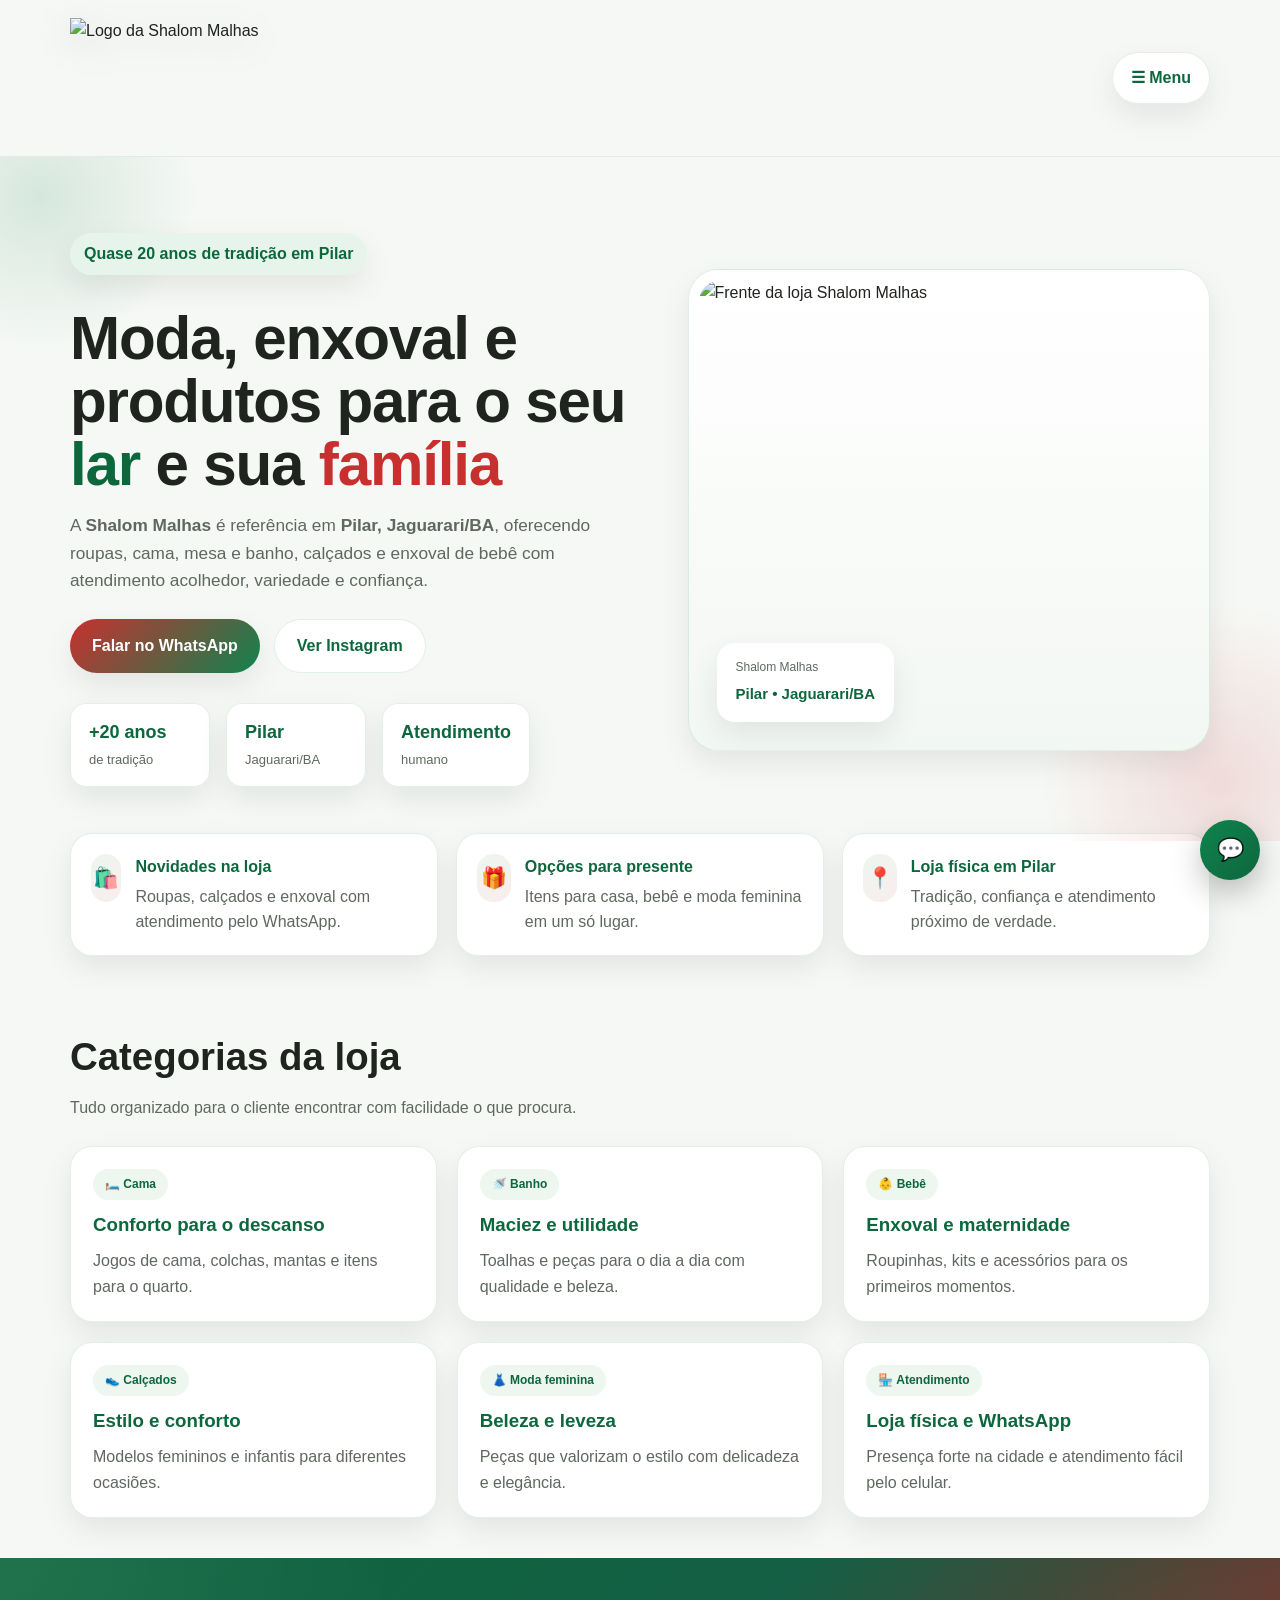
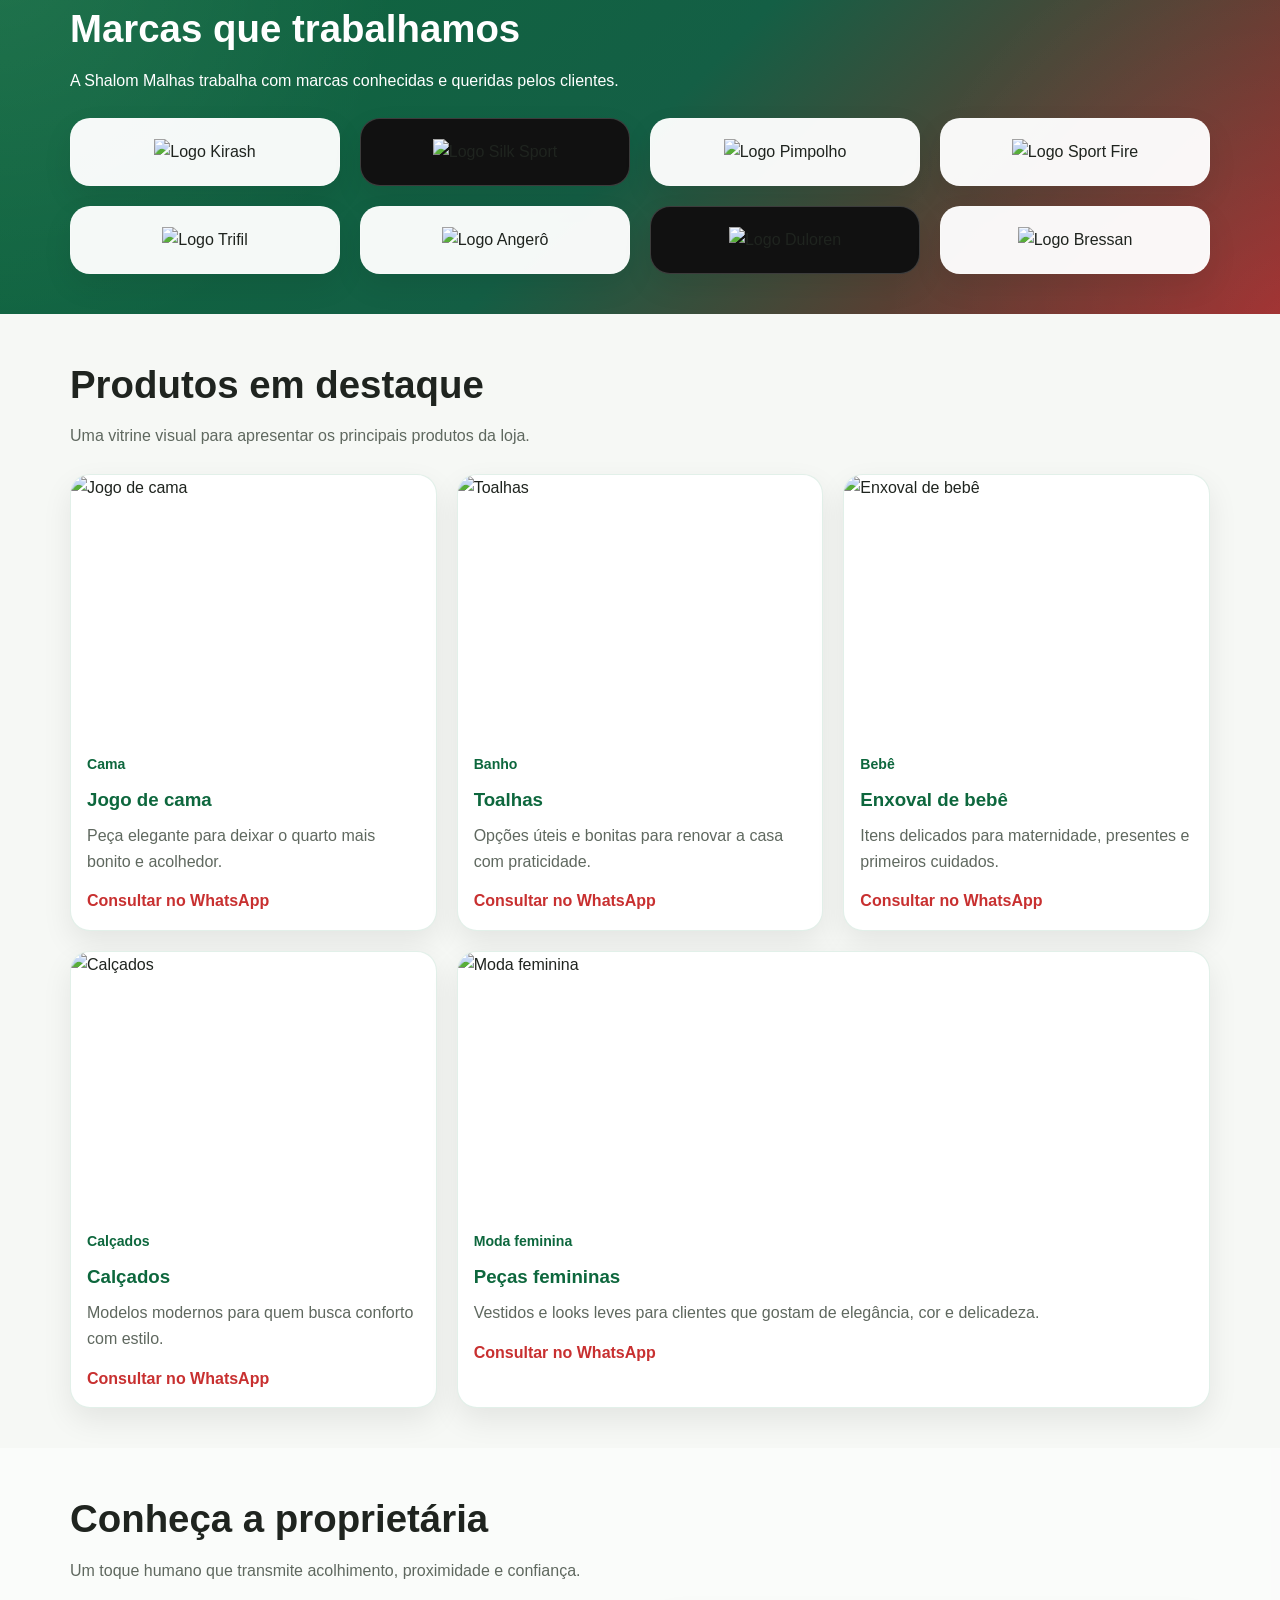
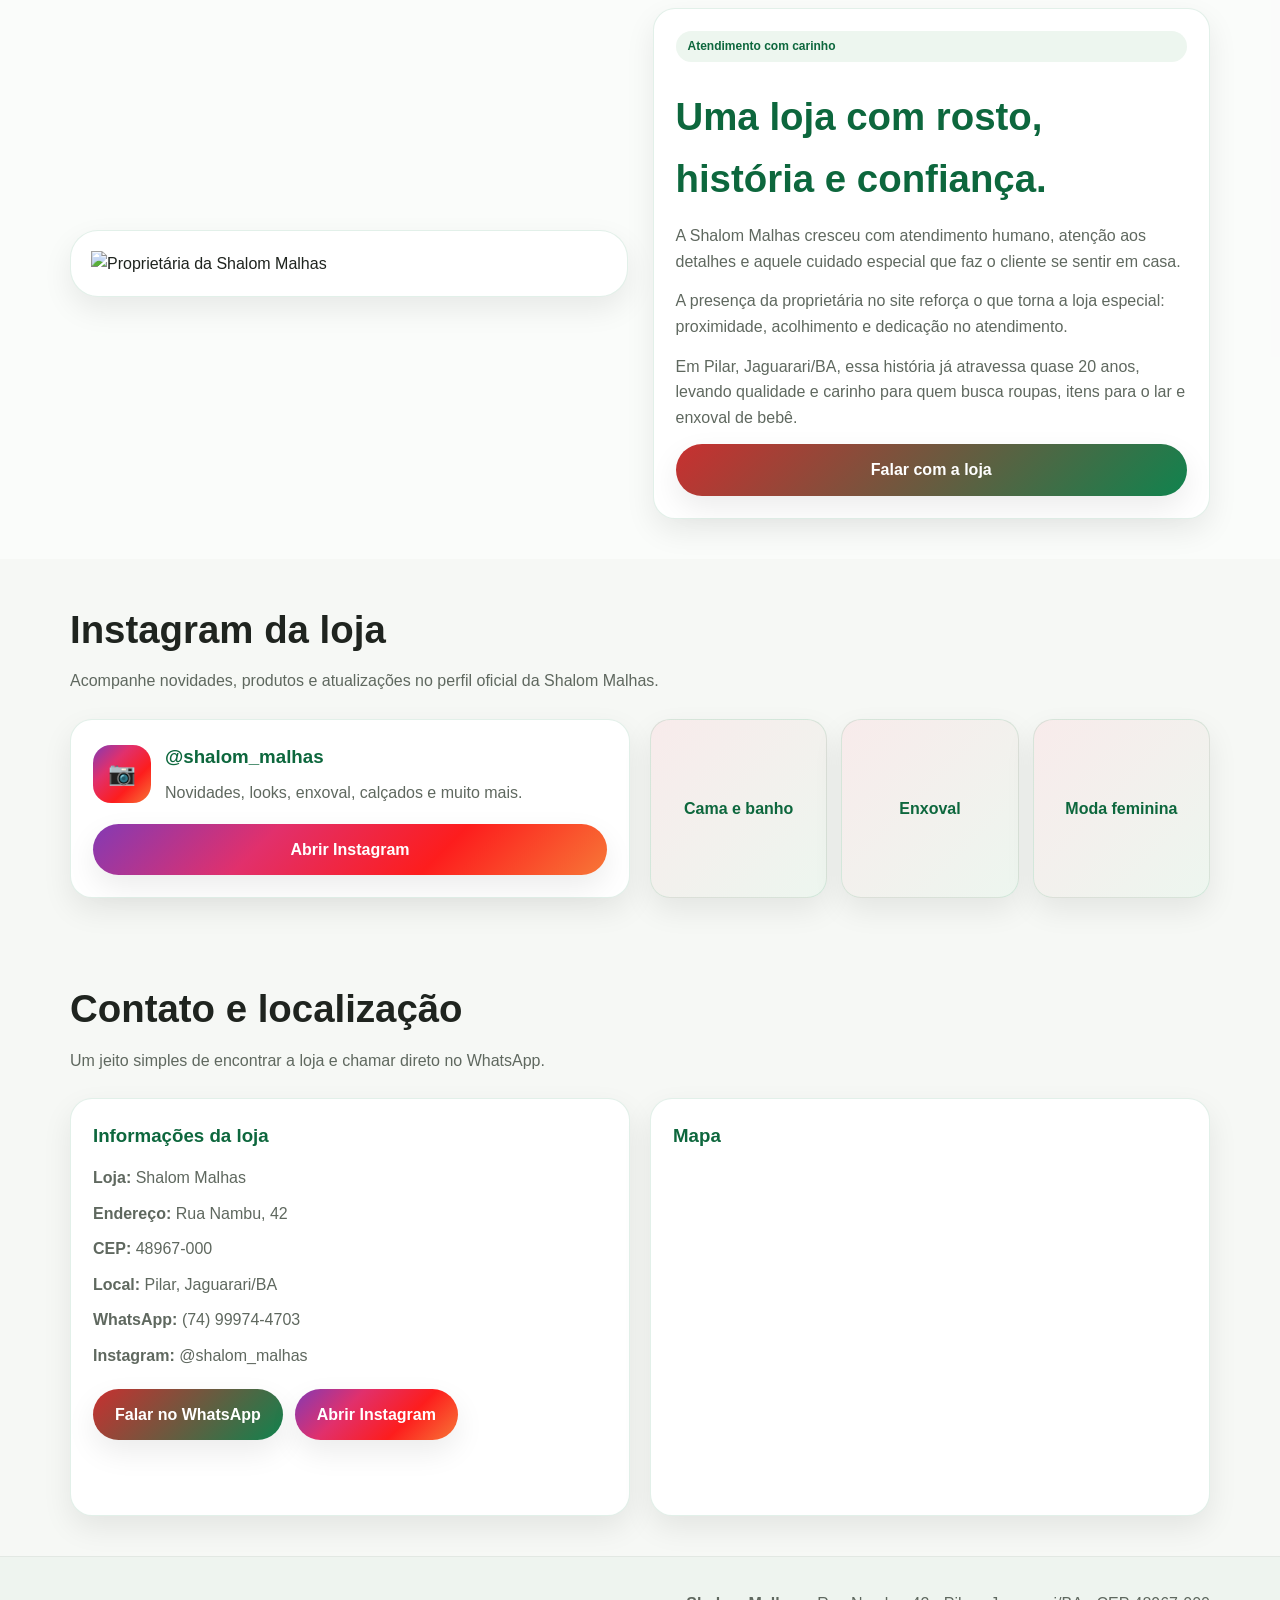
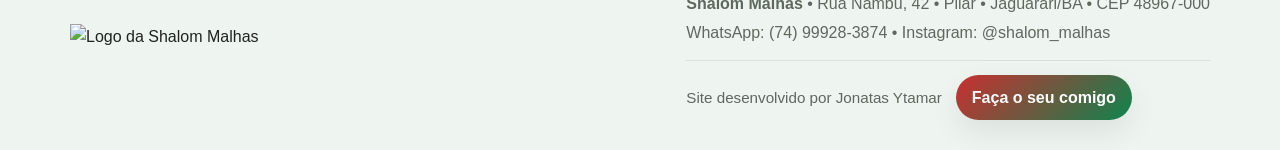
==== index.html @ 5d05e3b4 "Add files via upload" ====
<!DOCTYPE html>
<html lang="pt-BR">
  <head>
    <meta charset="UTF-8" />
    <meta name="viewport" content="width=device-width, initial-scale=1.0" />
    <title>Shalom Malhas | Pilar - Jaguarari/BA</title>
    <meta
      name="description"
      content="Shalom Malhas em Pilar, Jaguarari/BA. Roupas, cama, mesa e banho, calçados e enxoval de bebê com quase 20 anos de tradição."
    />
    <link rel="icon" href="imagens/logo_favicon.png" />
    <link rel="stylesheet" href="style.css" />
  </head>

  <body>
    <header class="topo">
      <div class="container nav">
        <a href="#inicio" class="marca-site">
          <img
            src="imagens/logo_horizontal.png"
            alt="Logo da Shalom Malhas"
            class="logo-topo"
          />
        </a>

        <input type="checkbox" id="menu-toggle" class="menu-toggle" />

        <label for="menu-toggle" class="botao-menu">☰ Menu</label>

        <div class="menu-painel">
          <nav class="menu">
            <a href="#inicio">Início</a>
            <a href="#categorias">Categorias</a>
            <a href="#marcas">Marcas</a>
            <a href="#produtos">Produtos</a>
            <a href="#proprietaria">Proprietária</a>
            <a href="#instagram">Instagram</a>
            <a href="trabalhe-conosco.html">Trabalhe Conosco</a>
            <a href="#contato">Contato</a>
          </nav>

          <div class="acoes-topo">
            <a
              href="https://www.instagram.com/shalom_malhas/"
              target="_blank"
              class="botao botao-instagram"
            >
              Instagram
            </a>

            <a
              href="https://wa.me/5574999744703?text=Olá!%20Gostaria%20de%20ver%20os%20produtos%20da%20Shalom%20Malhas."
              target="_blank"
              class="botao botao-principal"
            >
              WhatsApp
            </a>
          </div>
        </div>
      </div>
    </header>

    <main>
      <section id="inicio" class="hero hero-premium">
        <div class="container hero-grid">
          <div class="hero-texto">
            <span class="selo">Quase 20 anos de tradição em Pilar</span>

            <h1>
              Moda, enxoval e produtos para o seu
              <span class="texto-verde">lar</span>
              e sua
              <span class="texto-vermelho">família</span>
            </h1>

            <p>
              A <strong>Shalom Malhas</strong> é referência em
              <strong>Pilar, Jaguarari/BA</strong>, oferecendo roupas, cama,
              mesa e banho, calçados e enxoval de bebê com atendimento
              acolhedor, variedade e confiança.
            </p>

            <div class="hero-botoes">
              <a
                href="https://wa.me/5574999283874"
                target="_blank"
                class="botao botao-principal"
              >
                Falar no WhatsApp
              </a>

              <a
                href="https://www.instagram.com/shalom_malhas/"
                target="_blank"
                class="botao botao-secundario"
              >
                Ver Instagram
              </a>
            </div>

            <div class="hero-numeros">
              <div class="numero-card">
                <strong>+20 anos</strong>
                <span>de tradição</span>
              </div>

              <div class="numero-card">
                <strong>Pilar</strong>
                <span>Jaguarari/BA</span>
              </div>

              <div class="numero-card">
                <strong>Atendimento</strong>
                <span>humano</span>
              </div>
            </div>
          </div>

          <div class="hero-imagem-card hero-imagem-card-premium">
            <img
              src="imagens/frente-loja.png"
              alt="Frente da loja Shalom Malhas"
              class="hero-imagem"
            />

            <div class="hero-selo-loja">
              <span>Shalom Malhas</span>
              <strong>Pilar • Jaguarari/BA</strong>
            </div>
          </div>
        </div>
      </section>

      <section class="faixa-novidades">
        <div class="container faixa-novidades-grid">
          <div class="faixa-item">
            <span class="faixa-icone">🛍️</span>
            <div>
              <strong>Novidades na loja</strong>
              <p>Roupas, calçados e enxoval com atendimento pelo WhatsApp.</p>
            </div>
          </div>

          <div class="faixa-item">
            <span class="faixa-icone">🎁</span>
            <div>
              <strong>Opções para presente</strong>
              <p>Itens para casa, bebê e moda feminina em um só lugar.</p>
            </div>
          </div>

          <div class="faixa-item">
            <span class="faixa-icone">📍</span>
            <div>
              <strong>Loja física em Pilar</strong>
              <p>Tradição, confiança e atendimento próximo de verdade.</p>
            </div>
          </div>
        </div>
      </section>

      <section id="categorias" class="secao">
        <div class="container">
          <div class="cabecalho-secao">
            <h2>Categorias da loja</h2>
            <p>
              Tudo organizado para o cliente encontrar com facilidade o que
              procura.
            </p>
          </div>

          <div class="grid-categorias">
            <article class="card">
              <span class="tag">🛏️ Cama</span>
              <h3>Conforto para o descanso</h3>
              <p>Jogos de cama, colchas, mantas e itens para o quarto.</p>
            </article>

            <article class="card">
              <span class="tag">🚿 Banho</span>
              <h3>Maciez e utilidade</h3>
              <p>Toalhas e peças para o dia a dia com qualidade e beleza.</p>
            </article>

            <article class="card">
              <span class="tag">👶 Bebê</span>
              <h3>Enxoval e maternidade</h3>
              <p>Roupinhas, kits e acessórios para os primeiros momentos.</p>
            </article>

            <article class="card">
              <span class="tag">👟 Calçados</span>
              <h3>Estilo e conforto</h3>
              <p>Modelos femininos e infantis para diferentes ocasiões.</p>
            </article>

            <article class="card">
              <span class="tag">👗 Moda feminina</span>
              <h3>Beleza e leveza</h3>
              <p>Peças que valorizam o estilo com delicadeza e elegância.</p>
            </article>

            <article class="card">
              <span class="tag">🏪 Atendimento</span>
              <h3>Loja física e WhatsApp</h3>
              <p>Presença forte na cidade e atendimento fácil pelo celular.</p>
            </article>
          </div>
        </div>
      </section>

      <section id="marcas" class="secao secao-marcas-premium">
        <div class="container">
          <div class="cabecalho-secao cabecalho-secao-claro">
            <h2>Marcas que trabalhamos</h2>
            <p>
              A Shalom Malhas trabalha com marcas conhecidas e queridas pelos
              clientes.
            </p>
          </div>

          <div class="grid-marcas-logos">
            <article class="marca-logo-card">
              <img src="imagens/marcas/kirash.png" alt="Logo Kirash" />
            </article>

            <article class="marca-logo-card marca-logo-card-escuro">
              <img src="imagens/marcas/silk-sport.png" alt="Logo Silk Sport" />
            </article>

            <article class="marca-logo-card">
              <img src="imagens/marcas/pimpolho.png" alt="Logo Pimpolho" />
            </article>

            <article class="marca-logo-card">
              <img src="imagens/marcas/sport-fire.png" alt="Logo Sport Fire" />
            </article>

            <article class="marca-logo-card">
              <img src="imagens/marcas/trifil.png" alt="Logo Trifil" />
            </article>

            <article class="marca-logo-card">
              <img src="imagens/marcas/angero.png" alt="Logo Angerô" />
            </article>

            <article class="marca-logo-card marca-logo-card-escuro">
              <img src="imagens/marcas/duloren.png" alt="Logo Duloren" />
            </article>

            <article class="marca-logo-card">
              <img src="imagens/marcas/bressan.png" alt="Logo Bressan" />
            </article>
          </div>
        </div>
      </section>

      <section id="produtos" class="secao">
        <div class="container">
          <div class="cabecalho-secao">
            <h2>Produtos em destaque</h2>
            <p>
              Uma vitrine visual para apresentar os principais produtos da loja.
            </p>
          </div>

          <div class="grid-produtos">
            <article class="produto-card">
              <div class="produto-imagem-box">
                <img src="imagens/cama.png" alt="Jogo de cama" />
              </div>

              <div class="produto-conteudo">
                <span class="produto-categoria">Cama</span>
                <h3>Jogo de cama</h3>
                <p>Peça elegante para deixar o quarto mais bonito e acolhedor.</p>
                <a
                  href="https://wa.me/5574999283874?text=Olá!%20Tenho%20interesse%20em%20jogo%20de%20cama."
                  target="_blank"
                >
                  Consultar no WhatsApp
                </a>
              </div>
            </article>

            <article class="produto-card">
              <div class="produto-imagem-box">
                <img src="imagens/toalha.jpeg" alt="Toalhas" />
              </div>

              <div class="produto-conteudo">
                <span class="produto-categoria">Banho</span>
                <h3>Toalhas</h3>
                <p>Opções úteis e bonitas para renovar a casa com praticidade.</p>
                <a
                  href="https://wa.me/5574999283874?text=Olá!%20Tenho%20interesse%20nas%20toalhas."
                  target="_blank"
                >
                  Consultar no WhatsApp
                </a>
              </div>
            </article>

            <article class="produto-card">
              <div class="produto-imagem-box">
                <img src="imagens/bebe.jpeg" alt="Enxoval de bebê" />
              </div>

              <div class="produto-conteudo">
                <span class="produto-categoria">Bebê</span>
                <h3>Enxoval de bebê</h3>
                <p>Itens delicados para maternidade, presentes e primeiros cuidados.</p>
                <a
                  href="https://wa.me/5574999283874?text=Olá!%20Tenho%20interesse%20em%20enxoval%20de%20bebê."
                  target="_blank"
                >
                  Consultar no WhatsApp
                </a>
              </div>
            </article>

            <article class="produto-card">
              <div class="produto-imagem-box">
                <img src="imagens/calcados.jpeg" alt="Calçados" />
              </div>

              <div class="produto-conteudo">
                <span class="produto-categoria">Calçados</span>
                <h3>Calçados</h3>
                <p>Modelos modernos para quem busca conforto com estilo.</p>
                <a
                  href="https://wa.me/5574999283874?text=Olá!%20Tenho%20interesse%20nos%20calçados."
                  target="_blank"
                >
                  Consultar no WhatsApp
                </a>
              </div>
            </article>

            <article class="produto-card produto-card-amplo">
              <div class="produto-imagem-box">
                <img src="imagens/feminina.jpeg" alt="Moda feminina" />
              </div>

              <div class="produto-conteudo">
                <span class="produto-categoria">Moda feminina</span>
                <h3>Peças femininas</h3>
                <p>
                  Vestidos e looks leves para clientes que gostam de elegância,
                  cor e delicadeza.
                </p>
                <a
                  href="https://wa.me/5574999283874?text=Olá!%20Quero%20ver%20as%20roupas%20femininas%20da%20loja."
                  target="_blank"
                >
                  Consultar no WhatsApp
                </a>
              </div>
            </article>
          </div>
        </div>
      </section>

      <section id="proprietaria" class="secao secao-suave">
        <div class="container">
          <div class="cabecalho-secao">
            <h2>Conheça a proprietária</h2>
            <p>
              Um toque humano que transmite acolhimento, proximidade e
              confiança.
            </p>
          </div>

          <div class="grid-proprietaria">
            <div class="foto-proprietaria-card">
              <img
                src="imagens/dona-loja.png"
                alt="Proprietária da Shalom Malhas"
                class="foto-proprietaria"
              />
            </div>

            <div class="card texto-proprietaria">
              <span class="tag">Atendimento com carinho</span>
              <h3>Uma loja com rosto, história e confiança.</h3>

              <p>
                A Shalom Malhas cresceu com atendimento humano, atenção aos
                detalhes e aquele cuidado especial que faz o cliente se sentir
                em casa.
              </p>

              <p>
                A presença da proprietária no site reforça o que torna a loja
                especial: proximidade, acolhimento e dedicação no atendimento.
              </p>

              <p>
                Em Pilar, Jaguarari/BA, essa história já atravessa quase 20 anos,
                levando qualidade e carinho para quem busca roupas, itens para
                o lar e enxoval de bebê.
              </p>

              <a
                href="https://wa.me/5574999283874?text=Olá!%20Gostaria%20de%20falar%20com%20a%20Shalom%20Malhas."
                target="_blank"
                class="botao botao-principal"
              >
                Falar com a loja
              </a>
            </div>
          </div>
        </div>
      </section>

      <section id="instagram" class="secao">
        <div class="container">
          <div class="cabecalho-secao">
            <h2>Instagram da loja</h2>
            <p>
              Acompanhe novidades, produtos e atualizações no perfil oficial da
              Shalom Malhas.
            </p>
          </div>

          <div class="instagram-destaque">
            <div class="card instagram-card">
              <div class="instagram-header">
                <div class="instagram-icone">📷</div>
                <div>
                  <h3>@shalom_malhas</h3>
                  <p>Novidades, looks, enxoval, calçados e muito mais.</p>
                </div>
              </div>

              <a
                href="https://www.instagram.com/shalom_malhas/"
                target="_blank"
                class="botao botao-instagram"
              >
                Abrir Instagram
              </a>
            </div>

            <div class="instagram-mini-grid">
              <div class="instagram-mini-card">Cama e banho</div>
              <div class="instagram-mini-card">Enxoval</div>
              <div class="instagram-mini-card">Moda feminina</div>
            </div>
          </div>
        </div>
      </section>

      <section id="contato" class="secao">
        <div class="container">
          <div class="cabecalho-secao">
            <h2>Contato e localização</h2>
            <p>
              Um jeito simples de encontrar a loja e chamar direto no WhatsApp.
            </p>
          </div>

          <div class="grid-contato">
            <div class="card contato-card">
              <h3>Informações da loja</h3>

              <ul>
                <li><strong>Loja:</strong> Shalom Malhas</li>
                <li><strong>Endereço:</strong> Rua Nambu, 42</li>
                <li><strong>CEP:</strong> 48967-000</li>
                <li><strong>Local:</strong> Pilar, Jaguarari/BA</li>
                <li><strong>WhatsApp:</strong> (74) 99974-4703</li>
                <li><strong>Instagram:</strong> @shalom_malhas</li>
              </ul>

              <div class="contato-botoes">
                <a
                  href="https://wa.me/5574999283874?text=Olá!%20Vim%20pelo%20site%20da%20Shalom%20Malhas."
                  target="_blank"
                  class="botao botao-principal"
                >
                  Falar no WhatsApp
                </a>

                <a
                  href="https://www.instagram.com/shalom_malhas/"
                  target="_blank"
                  class="botao botao-instagram"
                >
                  Abrir Instagram
                </a>
              </div>
            </div>

            <div class="card mapa-card">
              <h3>Mapa</h3>

              <div class="mapa-box">
                <iframe
                  src="https://maps.google.com/maps?q=Rua%20Nambu%2042%20Pilar%20Jaguarari%20Bahia&t=&z=15&ie=UTF8&iwloc=&output=embed"
                  loading="lazy"
                  allowfullscreen
                  referrerpolicy="no-referrer-when-downgrade"
                ></iframe>
              </div>
            </div>
          </div>
        </div>
      </section>
    </main>

    <a
      href="https://wa.me/5574999283874?text=Olá!%20Gostaria%20de%20mais%20informações%20sobre%20os%20produtos%20da%20Shalom%20Malhas."
      target="_blank"
      class="whatsapp-flutuante"
      aria-label="Falar no WhatsApp"
    >
      💬
    </a>

    <footer class="rodape">
      <div class="container rodape-grid">
        <img
          src="imagens/logo_horizontal.png"
          alt="Logo da Shalom Malhas"
          class="logo-rodape"
        />

        <div class="rodape-info">
          <p>
            <strong>Shalom Malhas</strong> • Rua Nambu, 42 • Pilar • Jaguarari/BA
            • CEP 48967-000
          </p>
          <p>WhatsApp: (74) 99928-3874 • Instagram: @shalom_malhas</p>

          <div class="credito-site">
            <span>Site desenvolvido por Jonatas Ytamar</span>
            <a
              href="https://wa.me/5574999062899?text=Olá!%20Vi%20o%20site%20da%20Shalom%20Malhas%20e%20gostaria%20de%20fazer%20um%20site%20também."
              target="_blank"
            >
              Faça o seu comigo
            </a>
          </div>
        </div>
      </div>
    </footer>
  </body>
</html>
---- style.css ----
:root {
  --cor-fundo: #f6f8f5;
  --cor-branca: #ffffff;
  --cor-suave: #eef5ef;
  --cor-texto: #1f241f;
  --cor-texto-suave: #5f685f;
  --cor-vermelha: #c83030;
  --cor-verde: #10834e;
  --cor-verde-escuro: #0d673d;
  --cor-borda: rgba(16, 131, 78, 0.12);
  --cor-borda-forte: rgba(0, 0, 0, 0.08);
  --sombra: 0 12px 30px rgba(0, 0, 0, 0.08);
  --raio-grande: 28px;
  --raio-medio: 20px;
  --raio-pequeno: 14px;
  --largura-maxima: 1140px;
}

* {
  box-sizing: border-box;
}

html {
  scroll-behavior: smooth;
}

body {
  margin: 0;
  font-family: Arial, Helvetica, sans-serif;
  background: var(--cor-fundo);
  color: var(--cor-texto);
  line-height: 1.6;
}

img {
  display: block;
  max-width: 100%;
}

a {
  color: inherit;
  text-decoration: none;
}

input,
textarea,
button {
  font: inherit;
}

.container {
  width: min(var(--largura-maxima), calc(100% - 32px));
  margin: 0 auto;
}

/* TOPO */

.topo {
  position: sticky;
  top: 0;
  z-index: 50;
  background: rgba(246, 248, 245, 0.96);
  backdrop-filter: blur(12px);
  border-bottom: 1px solid rgba(0, 0, 0, 0.06);
}

.nav {
  display: grid;
  grid-template-columns: 1fr auto;
  align-items: center;
  gap: 20px;
  padding: 18px 0;
  position: relative;
}

.marca-site {
  display: flex;
  align-items: center;
}

.logo-topo {
  height: 120px;
  width: auto;
  max-width: 100%;
  filter: drop-shadow(0 8px 18px rgba(0, 0, 0, 0.16));
  transition: transform 0.25s ease;
}

.marca-site:hover .logo-topo {
  transform: scale(1.02);
}

.menu-toggle {
  display: none;
}

.botao-menu {
  display: inline-flex;
  align-items: center;
  justify-content: center;
  padding: 12px 18px;
  background: var(--cor-branca);
  border: 1px solid var(--cor-borda);
  border-radius: 999px;
  box-shadow: var(--sombra);
  color: var(--cor-verde-escuro);
  font-weight: 700;
  cursor: pointer;
  transition: 0.2s ease;
}

.botao-menu:hover {
  transform: translateY(-2px);
}

.menu-painel {
  display: none;
  position: absolute;
  top: calc(100% + 12px);
  right: 0;
  width: min(360px, 100%);
  padding: 20px;
  background: var(--cor-branca);
  border: 1px solid var(--cor-borda);
  border-radius: 24px;
  box-shadow: var(--sombra);
}

.menu-toggle:checked + .botao-menu + .menu-painel {
  display: block;
}

.menu {
  display: grid;
  gap: 12px;
  margin-bottom: 18px;
}

.menu a {
  color: var(--cor-texto-suave);
  font-weight: 700;
  padding: 10px 12px;
  border-radius: 12px;
  transition: 0.2s ease;
}

.menu a:hover {
  background: var(--cor-suave);
  color: var(--cor-verde-escuro);
}

.acoes-topo {
  display: grid;
  gap: 10px;
}

.acoes-topo .botao {
  width: 100%;
}

/* BOTÕES */

.botao {
  display: inline-flex;
  align-items: center;
  justify-content: center;
  padding: 13px 22px;
  border: 0;
  border-radius: 999px;
  font-weight: 700;
  cursor: pointer;
  transition:
    transform 0.2s ease,
    box-shadow 0.2s ease,
    opacity 0.2s ease;
}

.botao:hover {
  transform: translateY(-2px);
  box-shadow: 0 14px 28px rgba(0, 0, 0, 0.14);
}

.botao:active {
  transform: translateY(0);
}

.botao-principal {
  background: linear-gradient(135deg, var(--cor-vermelha), var(--cor-verde));
  color: var(--cor-branca);
  box-shadow: var(--sombra);
}

.botao-secundario {
  background: var(--cor-branca);
  color: var(--cor-verde-escuro);
  border: 1px solid var(--cor-borda);
}

.botao-instagram {
  background: linear-gradient(135deg, #833ab4, #e1306c, #fd1d1d, #f77737);
  color: var(--cor-branca);
  box-shadow: var(--sombra);
}

/* ANIMAÇÕES */

@keyframes aparecerSuave {
  from {
    opacity: 0;
    transform: translateY(18px);
  }

  to {
    opacity: 1;
    transform: translateY(0);
  }
}

@keyframes aparecerLateralEsquerda {
  from {
    opacity: 0;
    transform: translateX(-24px);
  }

  to {
    opacity: 1;
    transform: translateX(0);
  }
}

@keyframes aparecerLateralDireita {
  from {
    opacity: 0;
    transform: translateX(24px);
  }

  to {
    opacity: 1;
    transform: translateX(0);
  }
}

/* HERO */

.hero {
  padding: 76px 0 54px;
}

.hero-premium {
  position: relative;
  overflow: hidden;
}

.hero-premium::before {
  content: "";
  position: absolute;
  top: -120px;
  left: -120px;
  width: 320px;
  height: 320px;
  background: radial-gradient(
    circle,
    rgba(16, 131, 78, 0.14) 0%,
    rgba(16, 131, 78, 0) 70%
  );
  pointer-events: none;
}

.hero-premium::after {
  content: "";
  position: absolute;
  right: -120px;
  bottom: -120px;
  width: 360px;
  height: 360px;
  background: radial-gradient(
    circle,
    rgba(200, 48, 48, 0.14) 0%,
    rgba(200, 48, 48, 0) 70%
  );
  pointer-events: none;
}

.hero-grid {
  display: grid;
  grid-template-columns: 1.05fr 0.95fr;
  gap: 40px;
  align-items: center;
  position: relative;
  z-index: 1;
}

.hero-texto {
  animation: aparecerLateralEsquerda 0.8s ease;
}

.hero-imagem-card {
  animation: aparecerLateralDireita 0.9s ease;
}

.selo {
  display: inline-block;
  margin-bottom: 16px;
  padding: 8px 14px;
  background: #e7f4eb;
  color: var(--cor-verde-escuro);
  border-radius: 999px;
  font-weight: 700;
  box-shadow: var(--sombra);
}

.hero-texto h1 {
  margin: 16px 0;
  font-size: clamp(2.6rem, 4.7vw, 4.8rem);
  line-height: 1.05;
  letter-spacing: -0.02em;
}

.hero-texto p {
  margin: 0 0 24px;
  color: var(--cor-texto-suave);
  font-size: 1.08rem;
  max-width: 56ch;
}

.texto-vermelho {
  color: var(--cor-vermelha);
  font-weight: 800;
}

.texto-verde {
  color: var(--cor-verde-escuro);
  font-weight: 800;
}

.hero-botoes {
  display: flex;
  gap: 14px;
  flex-wrap: wrap;
  margin-top: 20px;
}

.hero-numeros {
  display: flex;
  gap: 16px;
  flex-wrap: wrap;
  margin-top: 30px;
}

.numero-card {
  min-width: 140px;
  background: rgba(255, 255, 255, 0.92);
  border: 1px solid var(--cor-borda);
  border-radius: 16px;
  padding: 14px 18px;
  box-shadow: var(--sombra);
  backdrop-filter: blur(8px);
}

.numero-card strong {
  display: block;
  font-size: 18px;
  color: var(--cor-verde-escuro);
}

.numero-card span {
  font-size: 13px;
  color: var(--cor-texto-suave);
}

.hero-imagem-card {
  position: relative;
  border-radius: 30px;
  overflow: hidden;
  background: var(--cor-branca);
  border: 1px solid var(--cor-borda);
  box-shadow: var(--sombra);
}

.hero-imagem-card-premium {
  padding: 10px;
  background: linear-gradient(180deg, #ffffff, #f3f7f3);
}

.hero-imagem {
  width: 100%;
  height: 460px;
  object-fit: cover;
  border-radius: 22px;
}

.hero-selo-loja {
  position: absolute;
  left: 28px;
  bottom: 28px;
  padding: 14px 18px;
  border-radius: 18px;
  background: rgba(255, 255, 255, 0.92);
  backdrop-filter: blur(10px);
  box-shadow: var(--sombra);
  border: 1px solid rgba(255, 255, 255, 0.5);
}

.hero-selo-loja span {
  display: block;
  font-size: 12px;
  color: var(--cor-texto-suave);
  margin-bottom: 4px;
}

.hero-selo-loja strong {
  color: var(--cor-verde-escuro);
  font-size: 15px;
}

/* FAIXA DE NOVIDADES */

.faixa-novidades {
  margin-top: -8px;
  padding: 0 0 30px;
}

.faixa-novidades-grid {
  display: grid;
  grid-template-columns: repeat(3, 1fr);
  gap: 18px;
}

.faixa-item {
  display: flex;
  align-items: flex-start;
  gap: 14px;
  padding: 20px;
  background: var(--cor-branca);
  border: 1px solid var(--cor-borda);
  border-radius: 22px;
  box-shadow: var(--sombra);
  animation: aparecerSuave 0.8s ease;
}

.faixa-icone {
  width: 48px;
  height: 48px;
  display: inline-flex;
  align-items: center;
  justify-content: center;
  border-radius: 16px;
  background: linear-gradient(135deg, #edf6ef, #f9eded);
  font-size: 1.3rem;
}

.faixa-item strong {
  display: block;
  margin-bottom: 4px;
  color: var(--cor-verde-escuro);
}

.faixa-item p {
  margin: 0;
  color: var(--cor-texto-suave);
}

/* SEÇÕES */

.secao {
  padding: 40px 0;
}

.secao-suave {
  background: rgba(255, 255, 255, 0.45);
}

.cabecalho-secao {
  margin-bottom: 25px;
  animation: aparecerSuave 0.7s ease;
}

.cabecalho-secao h2 {
  margin: 0 0 8px;
  font-size: clamp(1.9rem, 3vw, 2.8rem);
}

.cabecalho-secao p {
  margin: 0;
  color: var(--cor-texto-suave);
}

.cabecalho-secao-claro h2,
.cabecalho-secao-claro p {
  color: #ffffff;
}

/* CARDS */

.card {
  padding: 22px;
  background: var(--cor-branca);
  border: 1px solid var(--cor-borda);
  border-radius: 22px;
  box-shadow: var(--sombra);
}

.card h3 {
  margin: 0 0 8px;
  color: var(--cor-verde-escuro);
}

.card p {
  margin: 0;
  color: var(--cor-texto-suave);
}

.tag {
  display: inline-block;
  padding: 6px 12px;
  background: #edf6ef;
  border-radius: 999px;
  font-size: 12px;
  font-weight: bold;
  color: var(--cor-verde-escuro);
  margin-bottom: 10px;
}

/* CATEGORIAS */

.grid-categorias {
  display: grid;
  grid-template-columns: repeat(3, 1fr);
  gap: 20px;
}

.grid-categorias .card {
  transition: transform 0.25s ease, box-shadow 0.25s ease;
}

.grid-categorias .card:hover {
  transform: translateY(-8px);
  box-shadow: 0 18px 36px rgba(0, 0, 0, 0.14);
}

/* MARCAS */

.secao-marcas-premium {
  position: relative;
  overflow: hidden;
  background: linear-gradient(135deg, var(--cor-verde-escuro), #145f45, #9a2323);
}

.secao-marcas-premium::before {
  content: "";
  position: absolute;
  inset: 0;
  background:
    radial-gradient(circle at top left, rgba(255, 255, 255, 0.08), transparent 30%),
    radial-gradient(circle at bottom right, rgba(255, 255, 255, 0.08), transparent 30%);
  pointer-events: none;
}

.grid-marcas-logos {
  display: grid;
  grid-template-columns: repeat(4, 1fr);
  gap: 20px;
  position: relative;
  z-index: 1;
}

.marca-logo-card {
  background: rgba(255, 255, 255, 0.96);
  border: 1px solid rgba(255, 255, 255, 0.18);
  border-radius: 20px;
  padding: 20px;
  display: flex;
  align-items: center;
  justify-content: center;
  box-shadow: var(--sombra);
  transition: transform 0.25s ease, box-shadow 0.25s ease;
}

.marca-logo-card img {
  max-height: 70px;
  object-fit: contain;
  transition: transform 0.25s ease;
}

.marca-logo-card:hover {
  transform: translateY(-6px) scale(1.04);
  box-shadow: 0 18px 36px rgba(0, 0, 0, 0.16);
}

.marca-logo-card:hover img {
  transform: scale(1.05);
}

.marca-logo-card-escuro {
  background: #111111;
}

/* PRODUTOS */

.grid-produtos {
  display: grid;
  grid-template-columns: repeat(3, 1fr);
  gap: 20px;
}

.produto-card {
  border-radius: 20px;
  overflow: hidden;
  border: 1px solid var(--cor-borda);
  background: var(--cor-branca);
  box-shadow: var(--sombra);
  transition: transform 0.28s ease, box-shadow 0.28s ease;
}

.produto-card:hover {
  transform: translateY(-8px);
  box-shadow: 0 18px 36px rgba(0, 0, 0, 0.14);
}

.produto-card-amplo {
  grid-column: span 2;
}

.produto-imagem-box {
  overflow: hidden;
}

.produto-imagem-box img {
  width: 100%;
  height: 260px;
  object-fit: cover;
  transition: transform 0.35s ease;
}

.produto-card:hover .produto-imagem-box img {
  transform: scale(1.04);
}

.produto-conteudo {
  padding: 16px;
}

.produto-categoria {
  display: inline-block;
  margin-bottom: 10px;
  color: var(--cor-verde-escuro);
  font-size: 0.88rem;
  font-weight: 700;
}

.produto-conteudo h3 {
  margin: 0 0 8px;
  color: var(--cor-verde-escuro);
}

.produto-conteudo p {
  margin: 0 0 14px;
  color: var(--cor-texto-suave);
}

.produto-conteudo a {
  color: var(--cor-vermelha);
  font-weight: 700;
}

/* PROPRIETÁRIA */

.grid-proprietaria {
  display: grid;
  grid-template-columns: 1fr 1fr;
  gap: 25px;
  align-items: center;
}

.foto-proprietaria-card {
  padding: 20px;
  background: var(--cor-branca);
  border: 1px solid var(--cor-borda);
  border-radius: 28px;
  box-shadow: var(--sombra);
  transition: transform 0.28s ease, box-shadow 0.28s ease;
}

.foto-proprietaria-card:hover {
  transform: translateY(-6px);
  box-shadow: 0 18px 36px rgba(0, 0, 0, 0.14);
}

.foto-proprietaria {
  width: 100%;
  max-height: 520px;
  object-fit: contain;
}

.texto-proprietaria {
  display: flex;
  flex-direction: column;
  gap: 14px;
}

.texto-proprietaria h3 {
  margin: 0;
  font-size: clamp(1.7rem, 3vw, 2.4rem);
}

/* INSTAGRAM */

.instagram-destaque {
  display: grid;
  grid-template-columns: 1fr 1fr;
  gap: 20px;
}

.instagram-card {
  display: flex;
  flex-direction: column;
  justify-content: space-between;
  transition: transform 0.25s ease, box-shadow 0.25s ease;
}

.instagram-card:hover {
  transform: translateY(-6px);
  box-shadow: 0 18px 36px rgba(0, 0, 0, 0.14);
}

.instagram-header {
  display: flex;
  align-items: center;
  gap: 14px;
  margin-bottom: 18px;
}

.instagram-icone {
  width: 58px;
  height: 58px;
  display: flex;
  align-items: center;
  justify-content: center;
  border-radius: 18px;
  background: linear-gradient(135deg, #833ab4, #e1306c, #fd1d1d, #f77737);
  color: var(--cor-branca);
  font-size: 1.4rem;
}

.instagram-mini-grid {
  display: grid;
  grid-template-columns: repeat(3, 1fr);
  gap: 14px;
}

.instagram-mini-card {
  min-height: 160px;
  background: linear-gradient(135deg, #f8ebeb, #edf6ef);
  border-radius: 20px;
  border: 1px solid var(--cor-borda);
  box-shadow: var(--sombra);
  display: flex;
  align-items: center;
  justify-content: center;
  font-weight: bold;
  color: var(--cor-verde-escuro);
  text-align: center;
  padding: 16px;
  transition: transform 0.25s ease, box-shadow 0.25s ease;
}

.instagram-mini-card:hover {
  transform: translateY(-6px);
  box-shadow: 0 18px 36px rgba(0, 0, 0, 0.14);
}

/* TRABALHE CONOSCO */

.grid-trabalhe-conosco {
  display: grid;
  grid-template-columns: 0.95fr 1.05fr;
  gap: 24px;
  align-items: start;
}

.vagas-card,
.formulario-card {
  height: 100%;
}

.vagas-card h3,
.formulario-card h3 {
  margin: 0 0 14px;
  font-size: 1.9rem;
  color: var(--cor-verde-escuro);
}

.status-vaga {
  margin: 0 0 16px;
  padding: 14px 16px;
  border-radius: 14px;
  font-weight: 700;
  line-height: 1.4;
}

.status-vaga-fechada {
  background: #fff4e8;
  color: #8a5a12;
}

.status-vaga-aberta {
  background: #eaf8ec;
  color: #1e6b35;
}

.vagas-abertas-box {
  display: none;
}

body.vagas-abertas .vagas-abertas-box {
  display: block;
}

body.vagas-abertas .vagas-fechadas-box {
  display: none;
}

body.vagas-fechadas .vagas-fechadas-box {
  display: block;
}

.lista-vagas {
  margin: 14px 0 18px;
  padding-left: 22px;
}

.lista-vagas li {
  margin-bottom: 8px;
  color: var(--cor-texto);
}

.formulario-curriculo {
  display: grid;
  gap: 18px;
  margin-top: 16px;
}

.campo-formulario {
  display: grid;
  gap: 8px;
}

.campo-formulario label {
  font-weight: 700;
  color: var(--cor-verde-escuro);
  font-size: 0.98rem;
}

.campo-formulario input[type="text"],
.campo-formulario input[type="email"],
.campo-formulario input[type="file"],
.campo-formulario textarea {
  width: 100%;
  padding: 14px 16px;
  border: 1px solid var(--cor-borda-forte);
  border-radius: 14px;
  background: var(--cor-branca);
  outline: none;
  transition: border-color 0.2s ease, box-shadow 0.2s ease;
}

.campo-formulario input[type="text"]:focus,
.campo-formulario input[type="email"]:focus,
.campo-formulario input[type="file"]:focus,
.campo-formulario textarea:focus {
  border-color: var(--cor-verde);
  box-shadow: 0 0 0 4px rgba(16, 131, 78, 0.08);
}

.campo-formulario textarea {
  resize: vertical;
  min-height: 150px;
}

.botao-formulario {
  justify-self: start;
  min-width: 220px;
}

.vagas-card,
.formulario-card {
  transition: transform 0.25s ease, box-shadow 0.25s ease;
}

.vagas-card:hover,
.formulario-card:hover {
  transform: translateY(-6px);
  box-shadow: 0 18px 36px rgba(0, 0, 0, 0.14);
}

/* CONTATO */

.grid-contato {
  display: grid;
  grid-template-columns: 1fr 1fr;
  gap: 20px;
}

.contato-card,
.mapa-card {
  transition: transform 0.25s ease, box-shadow 0.25s ease;
}

.contato-card:hover,
.mapa-card:hover {
  transform: translateY(-6px);
  box-shadow: 0 18px 36px rgba(0, 0, 0, 0.14);
}

.contato-card ul {
  margin: 14px 0 20px;
  padding: 0;
  list-style: none;
  display: grid;
  gap: 10px;
  color: var(--cor-texto-suave);
}

.contato-botoes {
  display: flex;
  gap: 12px;
  flex-wrap: wrap;
}

.mapa-card h3 {
  margin: 0 0 14px;
}

.mapa-box {
  overflow: hidden;
  min-height: 320px;
  border-radius: 18px;
}

.mapa-box iframe {
  width: 100%;
  height: 320px;
  border: 0;
}

/* WHATSAPP FLUTUANTE */

.whatsapp-flutuante {
  position: fixed;
  right: 20px;
  bottom: 20px;
  z-index: 60;
  width: 60px;
  height: 60px;
  border-radius: 50%;
  background: linear-gradient(135deg, var(--cor-verde), var(--cor-verde-escuro));
  display: flex;
  align-items: center;
  justify-content: center;
  color: var(--cor-branca);
  font-size: 22px;
  box-shadow: 0 12px 30px rgba(0, 0, 0, 0.25);
  transition: transform 0.25s ease, box-shadow 0.25s ease;
}

.whatsapp-flutuante:hover {
  transform: scale(1.08);
  box-shadow: 0 18px 36px rgba(0, 0, 0, 0.22);
}

/* RODAPÉ */

.rodape {
  padding: 30px 0;
  background: #eef4ef;
  border-top: 1px solid rgba(0, 0, 0, 0.05);
}

.rodape-grid {
  display: flex;
  justify-content: space-between;
  align-items: center;
  gap: 20px;
  flex-wrap: wrap;
}

.logo-rodape {
  height: 60px;
}

.rodape-info p {
  margin: 4px 0;
  color: var(--cor-texto-suave);
}

/* RESPONSIVO */

@media (max-width: 980px) {
  .logo-topo {
    height: 82px;
  }

  .menu-painel {
    left: 0;
    right: 0;
    width: 100%;
  }

  .hero {
    padding: 46px 0 34px;
  }

  .hero-grid,
  .faixa-novidades-grid,
  .grid-categorias,
  .grid-marcas-logos,
  .grid-produtos,
  .grid-proprietaria,
  .instagram-destaque,
  .instagram-mini-grid,
  .grid-trabalhe-conosco,
  .grid-contato {
    grid-template-columns: 1fr;
  }

  .hero-texto h1 {
    font-size: clamp(2.1rem, 8vw, 3.4rem);
  }

  .hero-numeros {
    flex-direction: column;
  }

  .produto-card-amplo {
    grid-column: span 1;
  }

  .hero-imagem {
    height: 300px;
  }

  .hero-selo-loja {
    left: 18px;
    right: 18px;
    bottom: 18px;
  }

  .produto-imagem-box img {
    height: 240px;
  }

  .rodape-grid {
    flex-direction: column;
    align-items: flex-start;
  }

  .foto-proprietaria {
    max-height: 420px;
  }

  .marca-logo-card {
    min-height: 120px;
  }

  .botao-formulario {
    width: 100%;
    justify-self: stretch;
  }
}
.credito-site {
  margin-top: 14px;
  padding-top: 14px;
  border-top: 1px solid rgba(0, 0, 0, 0.08);
  display: flex;
  flex-wrap: wrap;
  gap: 10px 14px;
  align-items: center;
}

.credito-site span {
  color: var(--cor-texto-suave);
  font-size: 0.95rem;
}

.credito-site a {
  display: inline-flex;
  align-items: center;
  justify-content: center;
  padding: 10px 16px;
  border-radius: 999px;
  background: linear-gradient(135deg, var(--cor-vermelha), var(--cor-verde));
  color: var(--cor-branca);
  font-weight: 700;
  transition: transform 0.2s ease, box-shadow 0.2s ease;
  box-shadow: var(--sombra);
}

.credito-site a:hover {
  transform: translateY(-2px);
  box-shadow: 0 14px 28px rgba(0, 0, 0, 0.14);
}
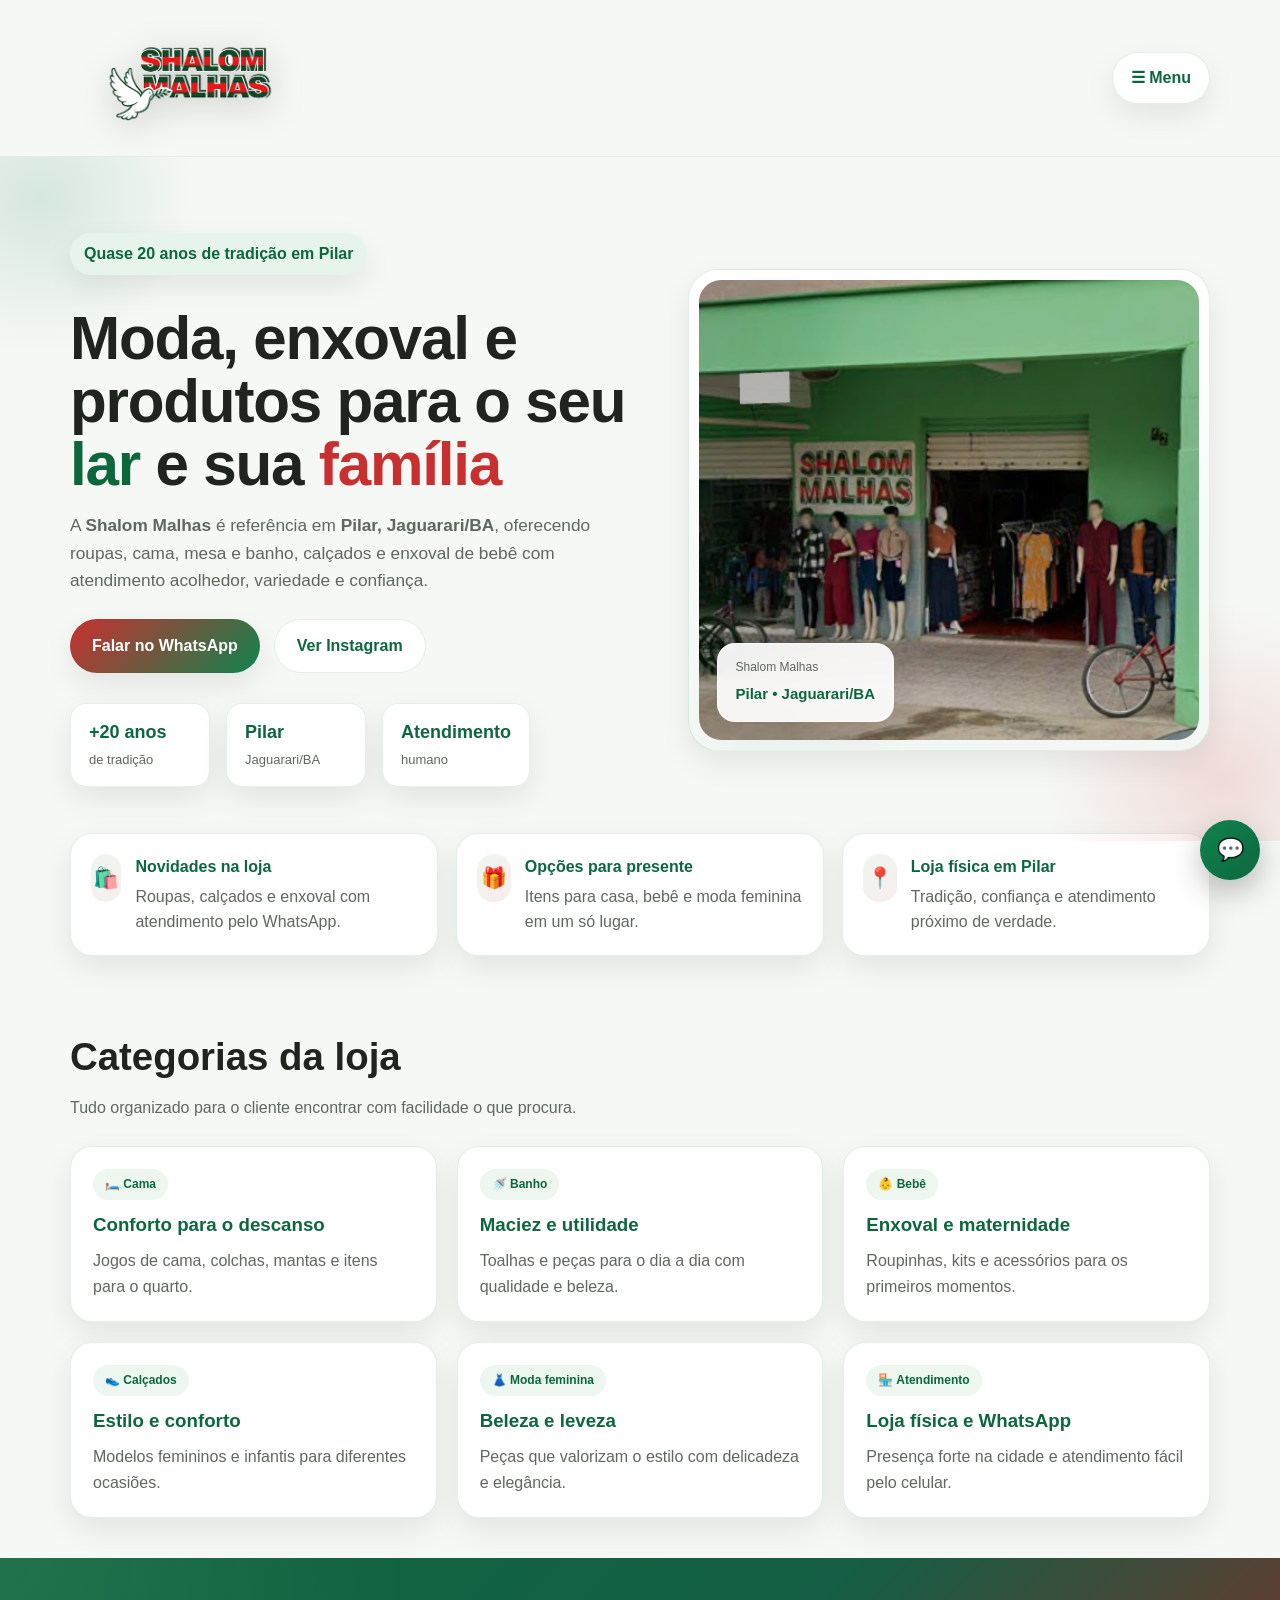
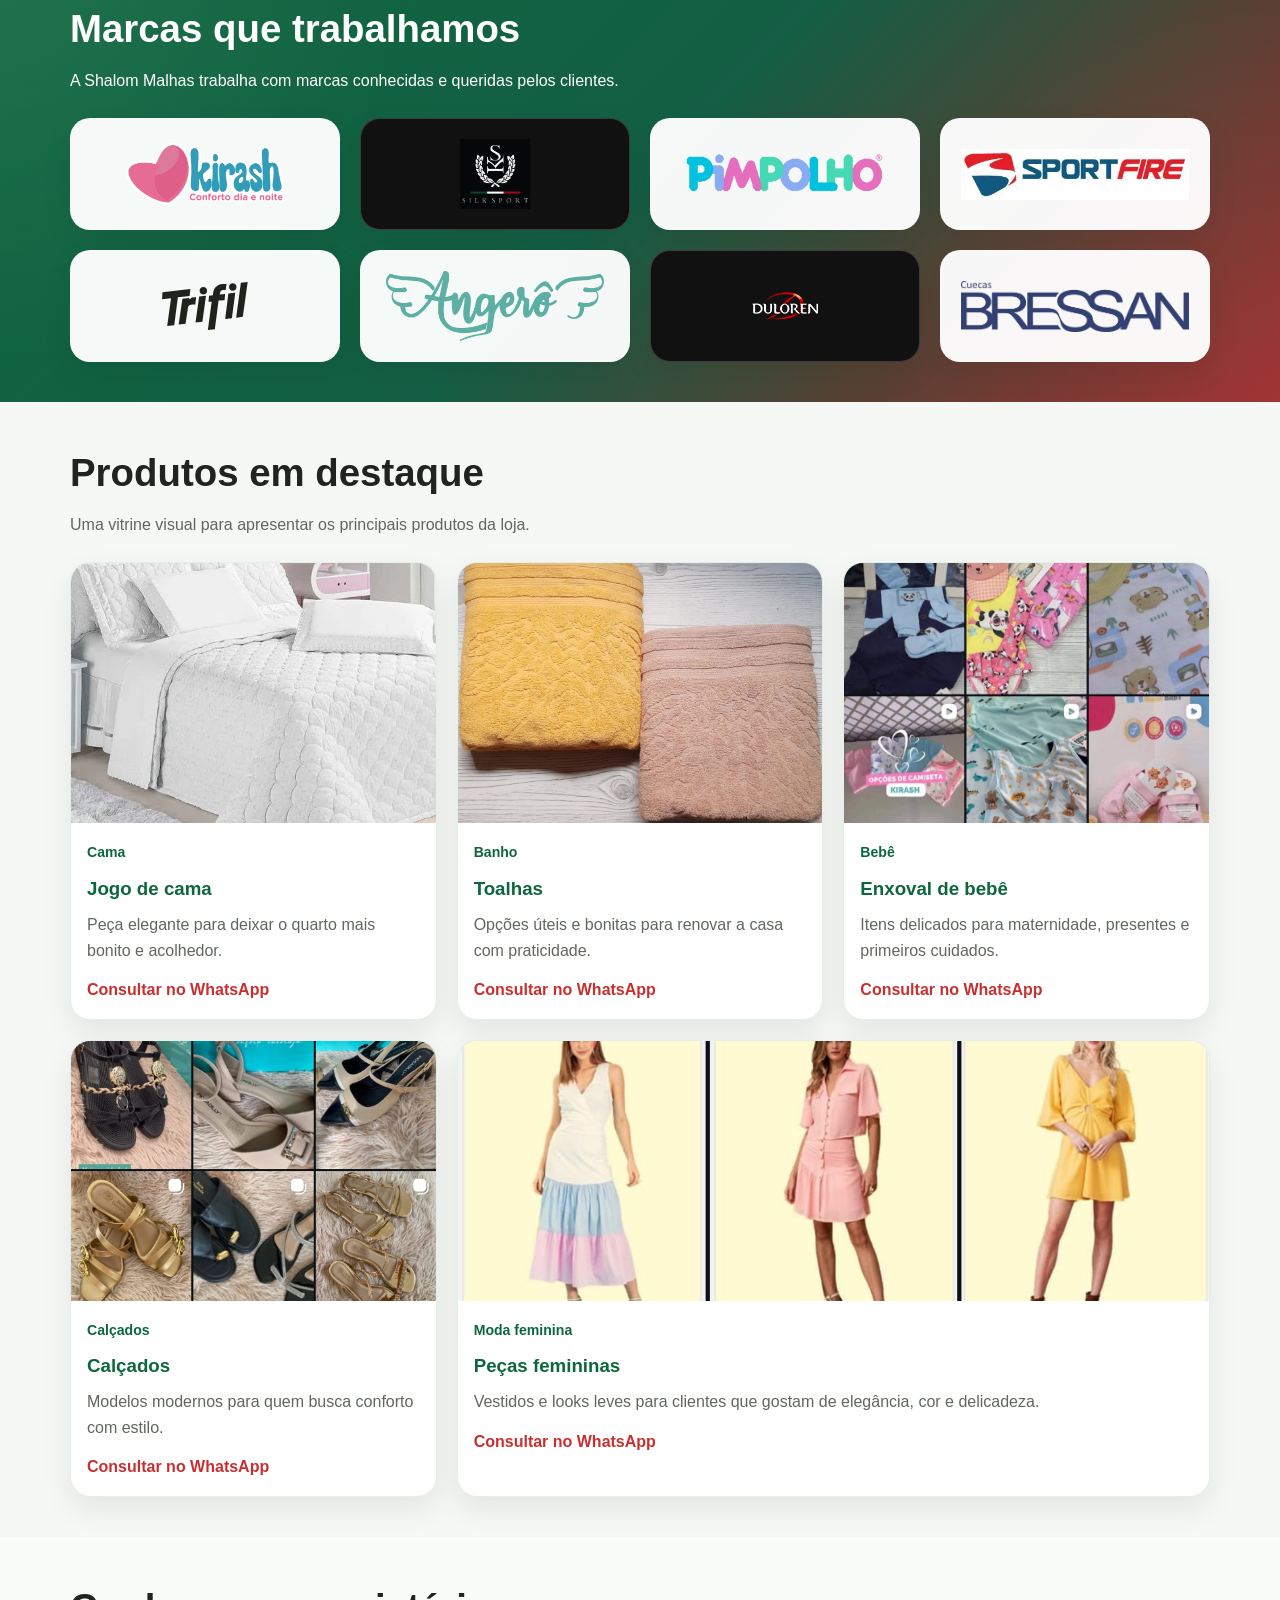
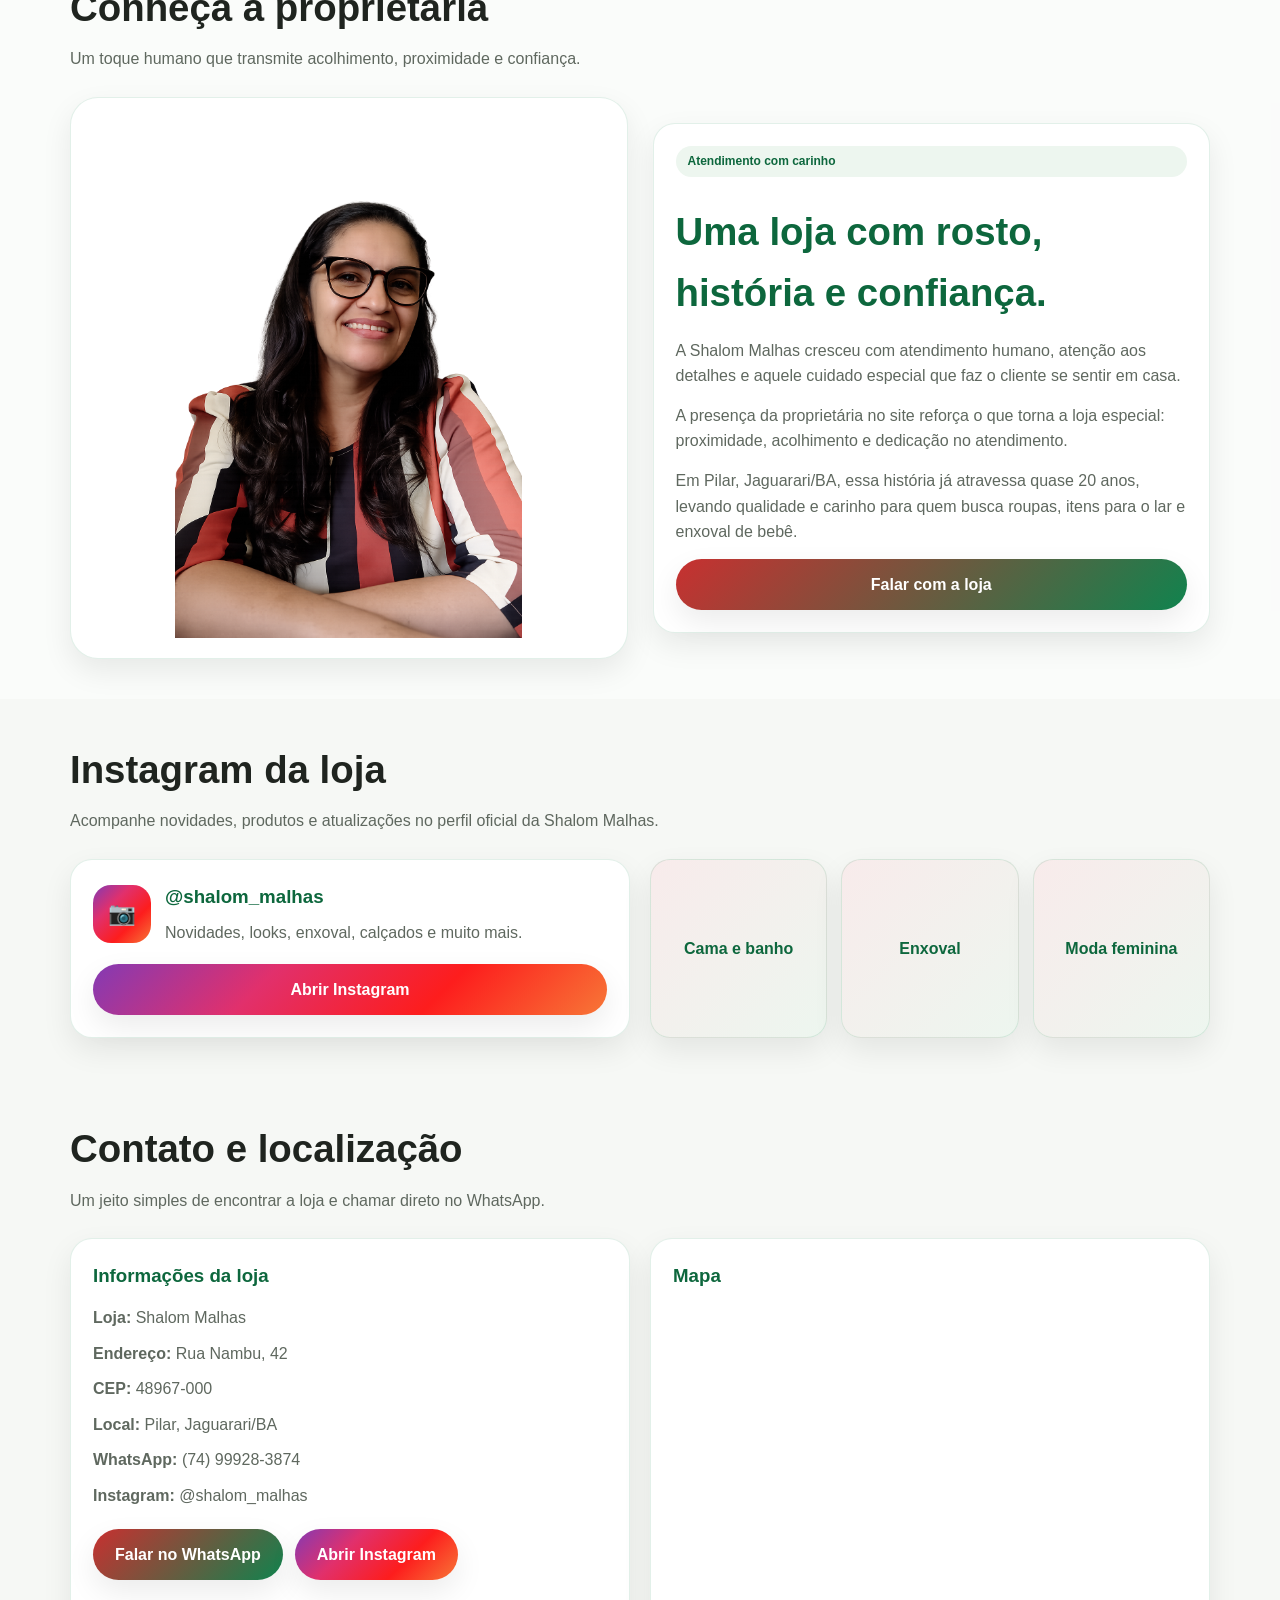
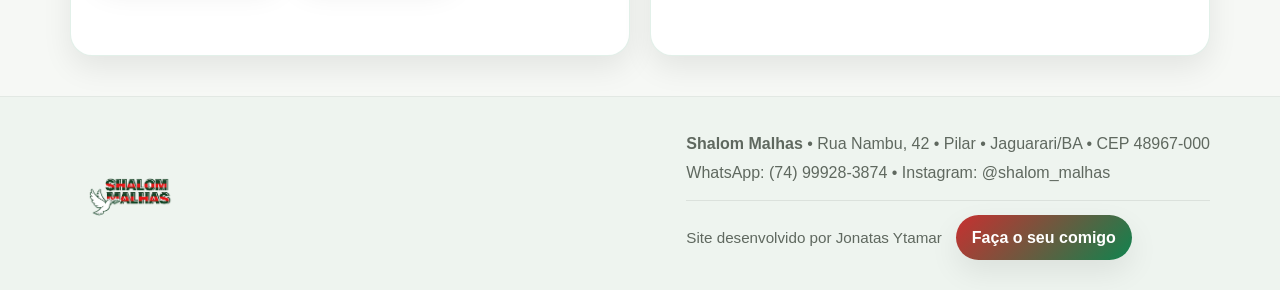
==== commit c29a20ee: "Atualização no index.html" ====
--- a/index.html
+++ b/index.html
@@ -469,7 +469,7 @@
                 <li><strong>Endereço:</strong> Rua Nambu, 42</li>
                 <li><strong>CEP:</strong> 48967-000</li>
                 <li><strong>Local:</strong> Pilar, Jaguarari/BA</li>
-                <li><strong>WhatsApp:</strong> (74) 99974-4703</li>
+                <li><strong>WhatsApp:</strong> (74) 99928-3874</li>
                 <li><strong>Instagram:</strong> @shalom_malhas</li>
               </ul>
 
@@ -546,4 +546,4 @@
       </div>
     </footer>
   </body>
-</html>+</html>
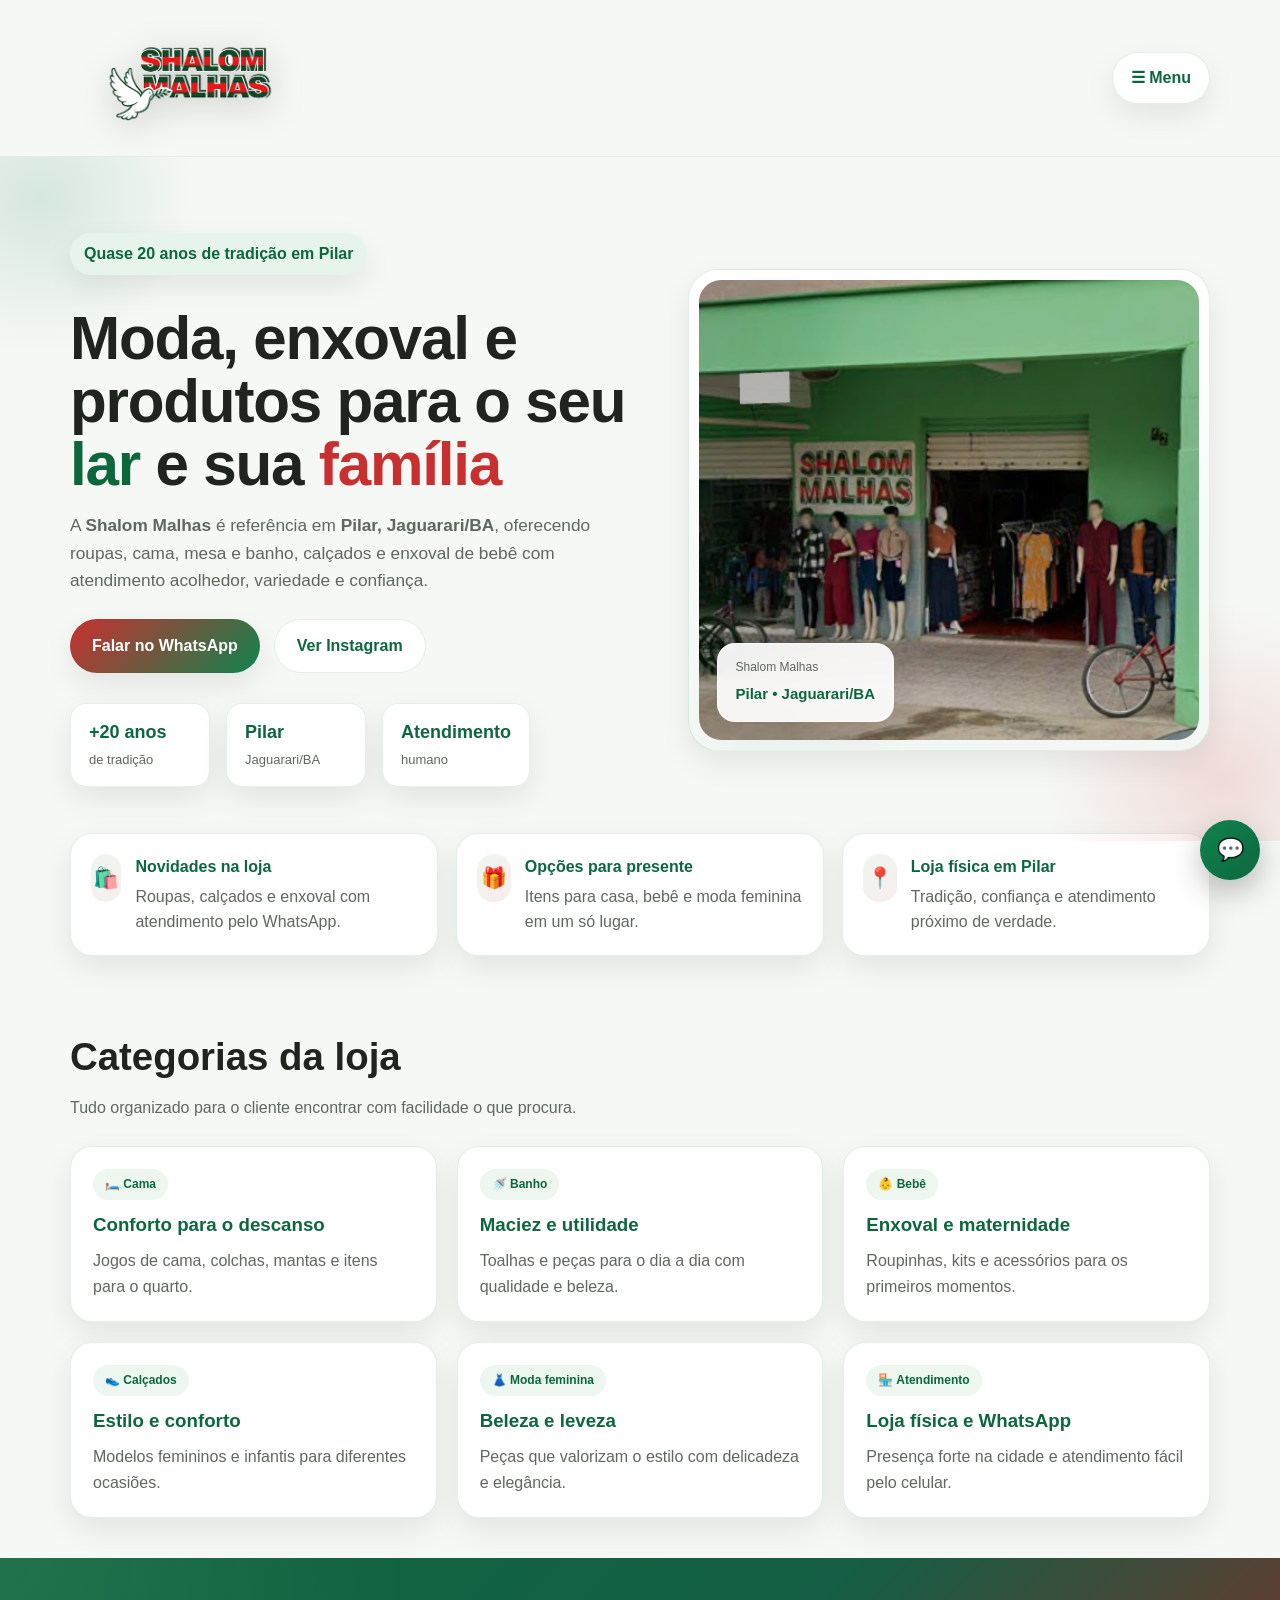
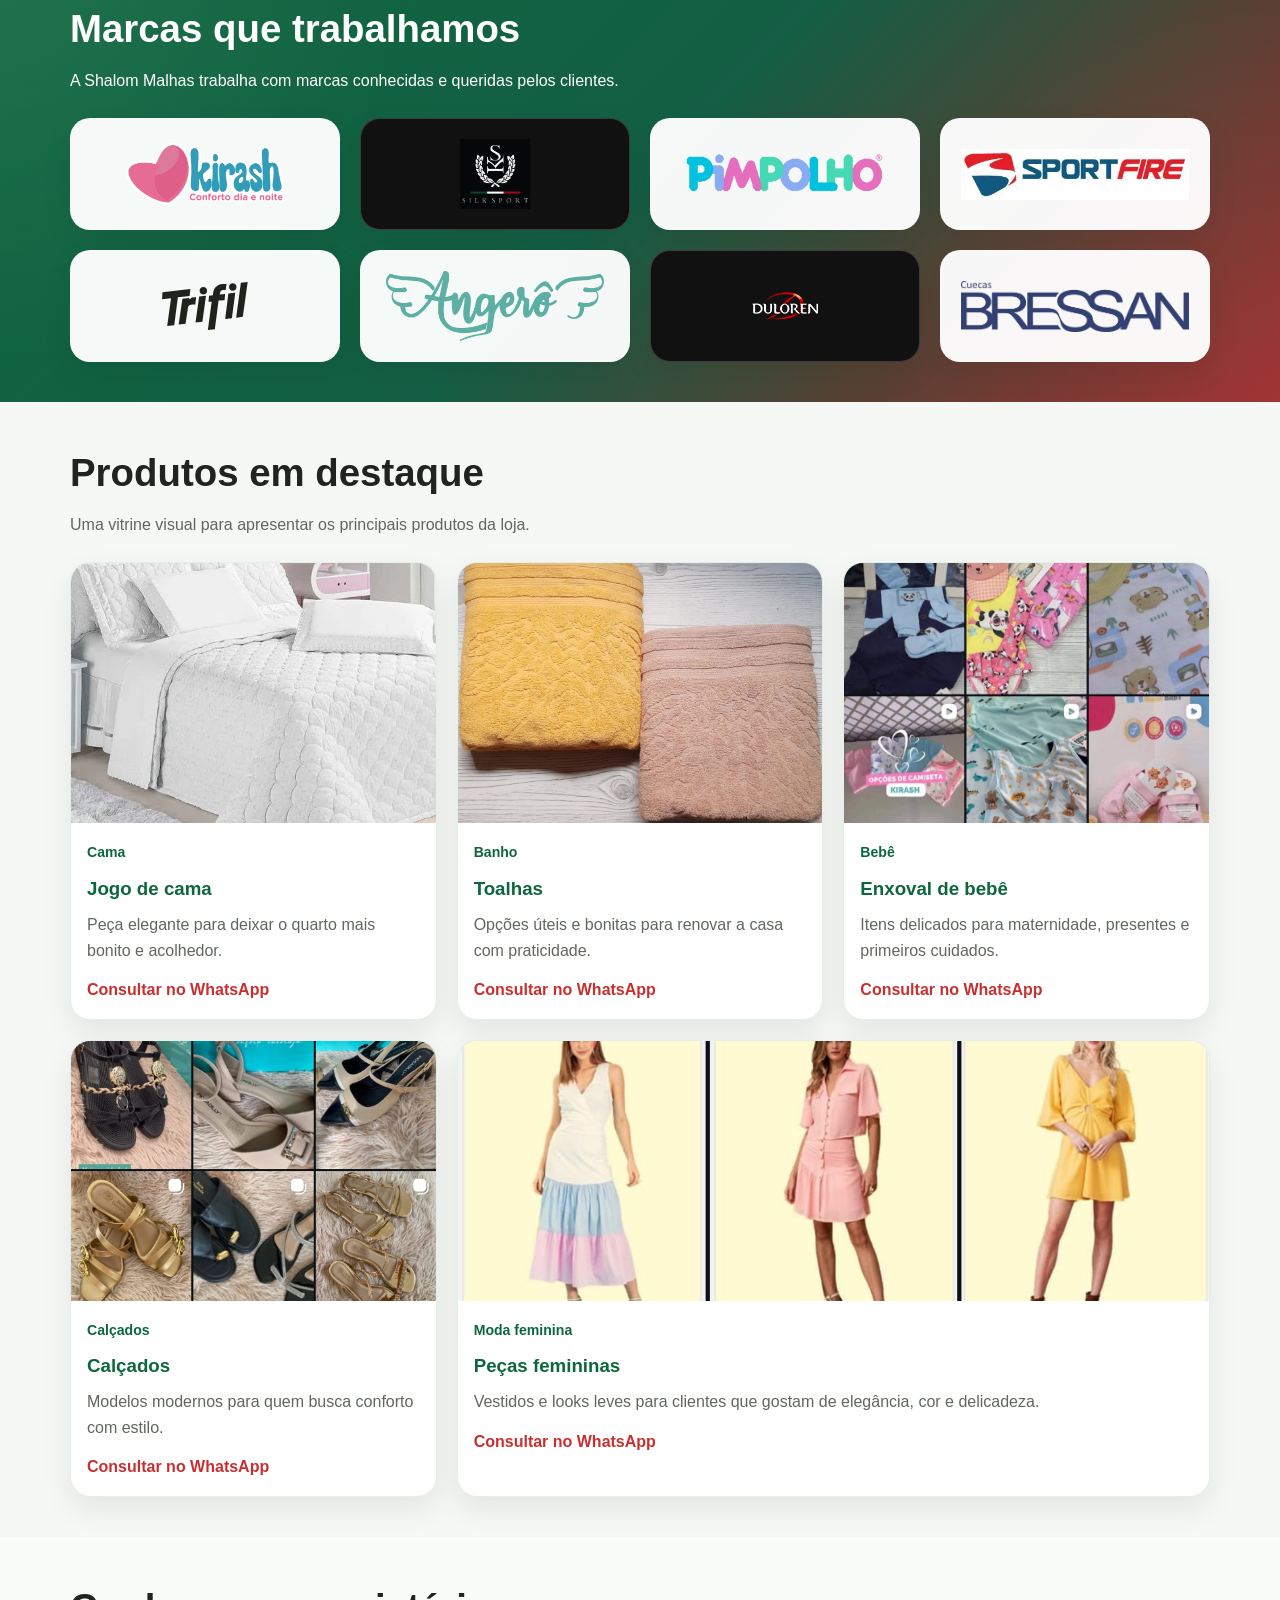
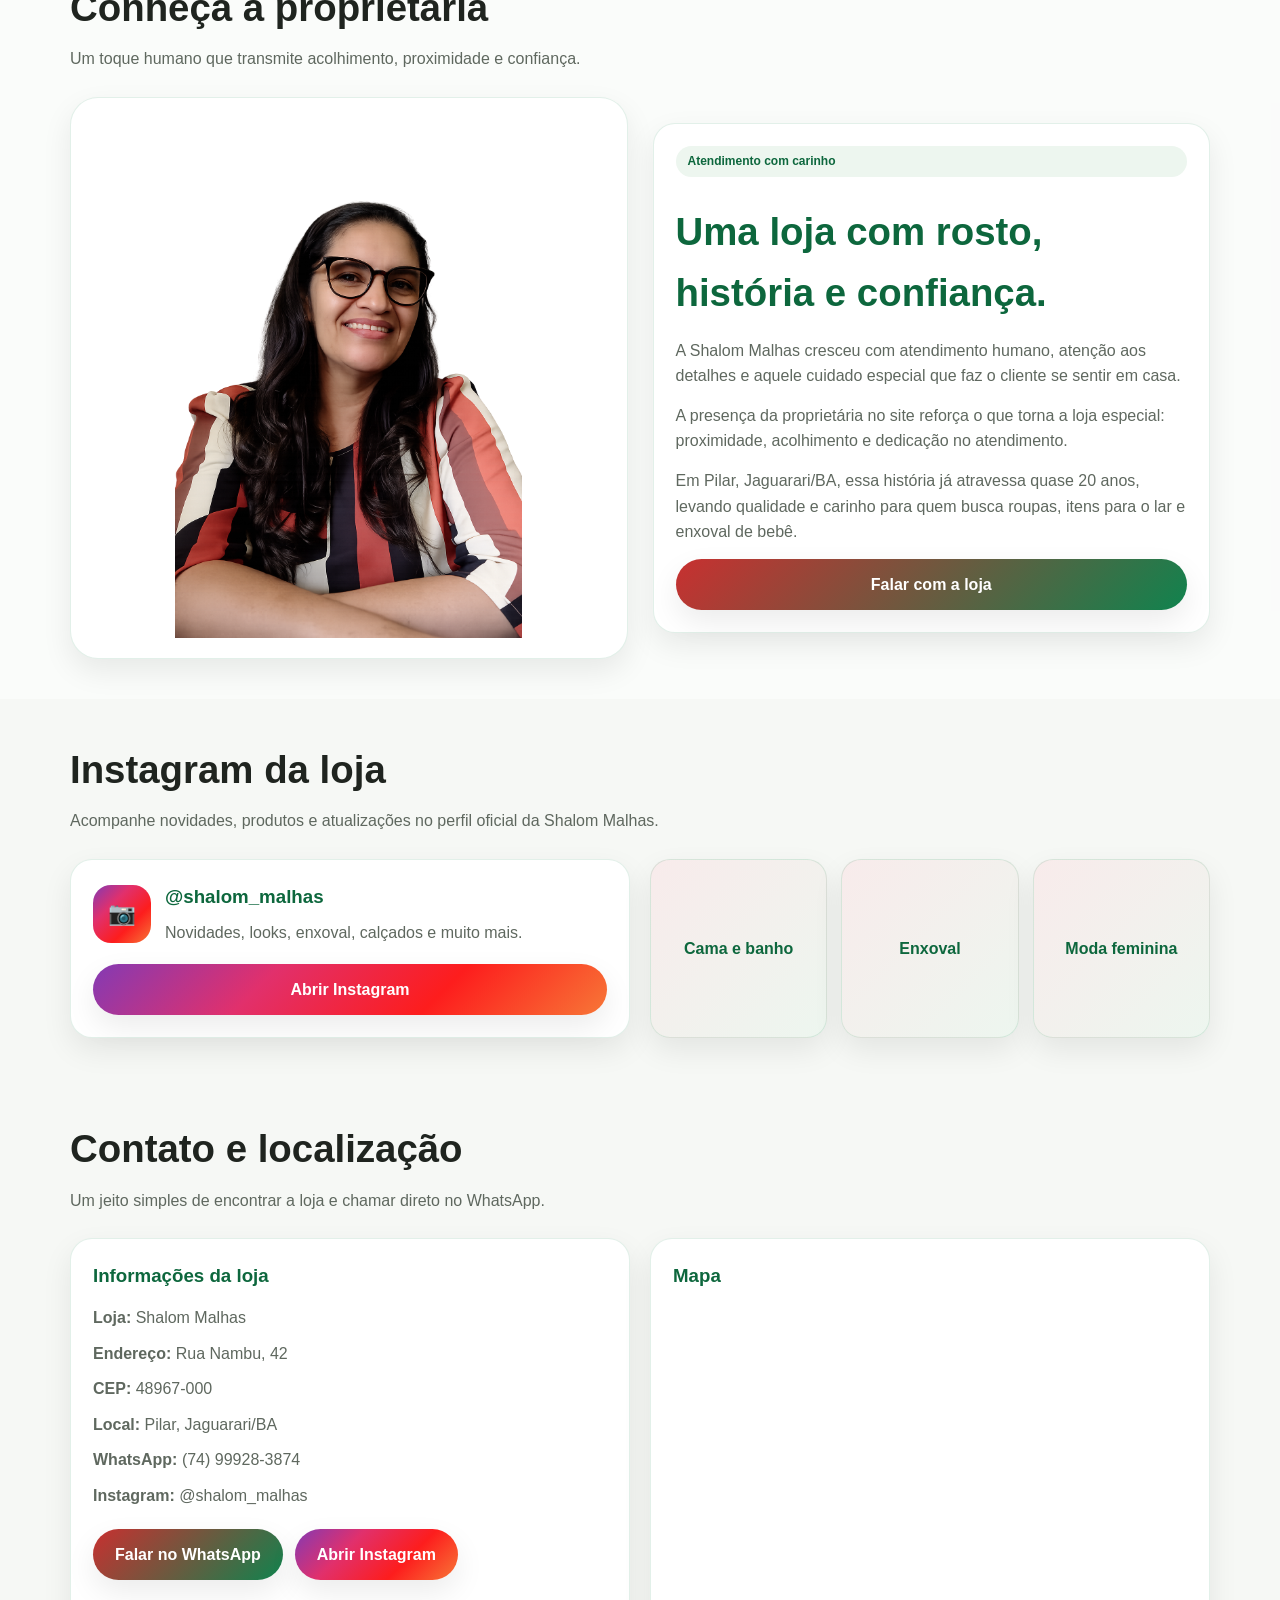
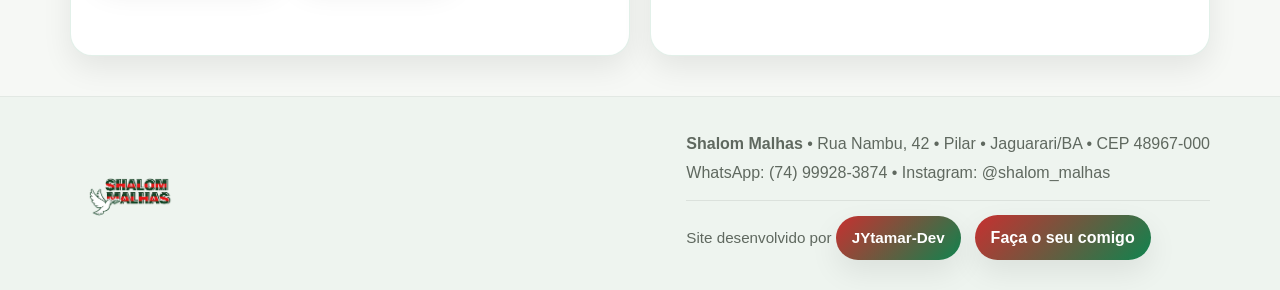
==== commit d3f4d22f: "troca da imagem da frente da loja" ====
--- a/index.html
+++ b/index.html
@@ -49,7 +49,7 @@
             </a>
 
             <a
-              href="https://wa.me/5574999744703?text=Olá!%20Gostaria%20de%20ver%20os%20produtos%20da%20Shalom%20Malhas."
+              href="https://wa.me/5574999283874?text=Olá!%20Gostaria%20de%20ver%20os%20produtos%20da%20Shalom%20Malhas."
               target="_blank"
               class="botao botao-principal"
             >
@@ -534,9 +534,15 @@
           <p>WhatsApp: (74) 99928-3874 • Instagram: @shalom_malhas</p>
 
           <div class="credito-site">
-            <span>Site desenvolvido por Jonatas Ytamar</span>
+
+            <span>
+              Site desenvolvido por 
+              <a href="https://www.instagram.com/jytamardev/" target="_blank">
+                JYtamar-Dev
+              </a>
+            </span>
             <a
-              href="https://wa.me/5574999062899?text=Olá!%20Vi%20o%20site%20da%20Shalom%20Malhas%20e%20gostaria%20de%20fazer%20um%20site%20também."
+              href="https://jytamardev.netlify.app/"
               target="_blank"
             >
               Faça o seu comigo
